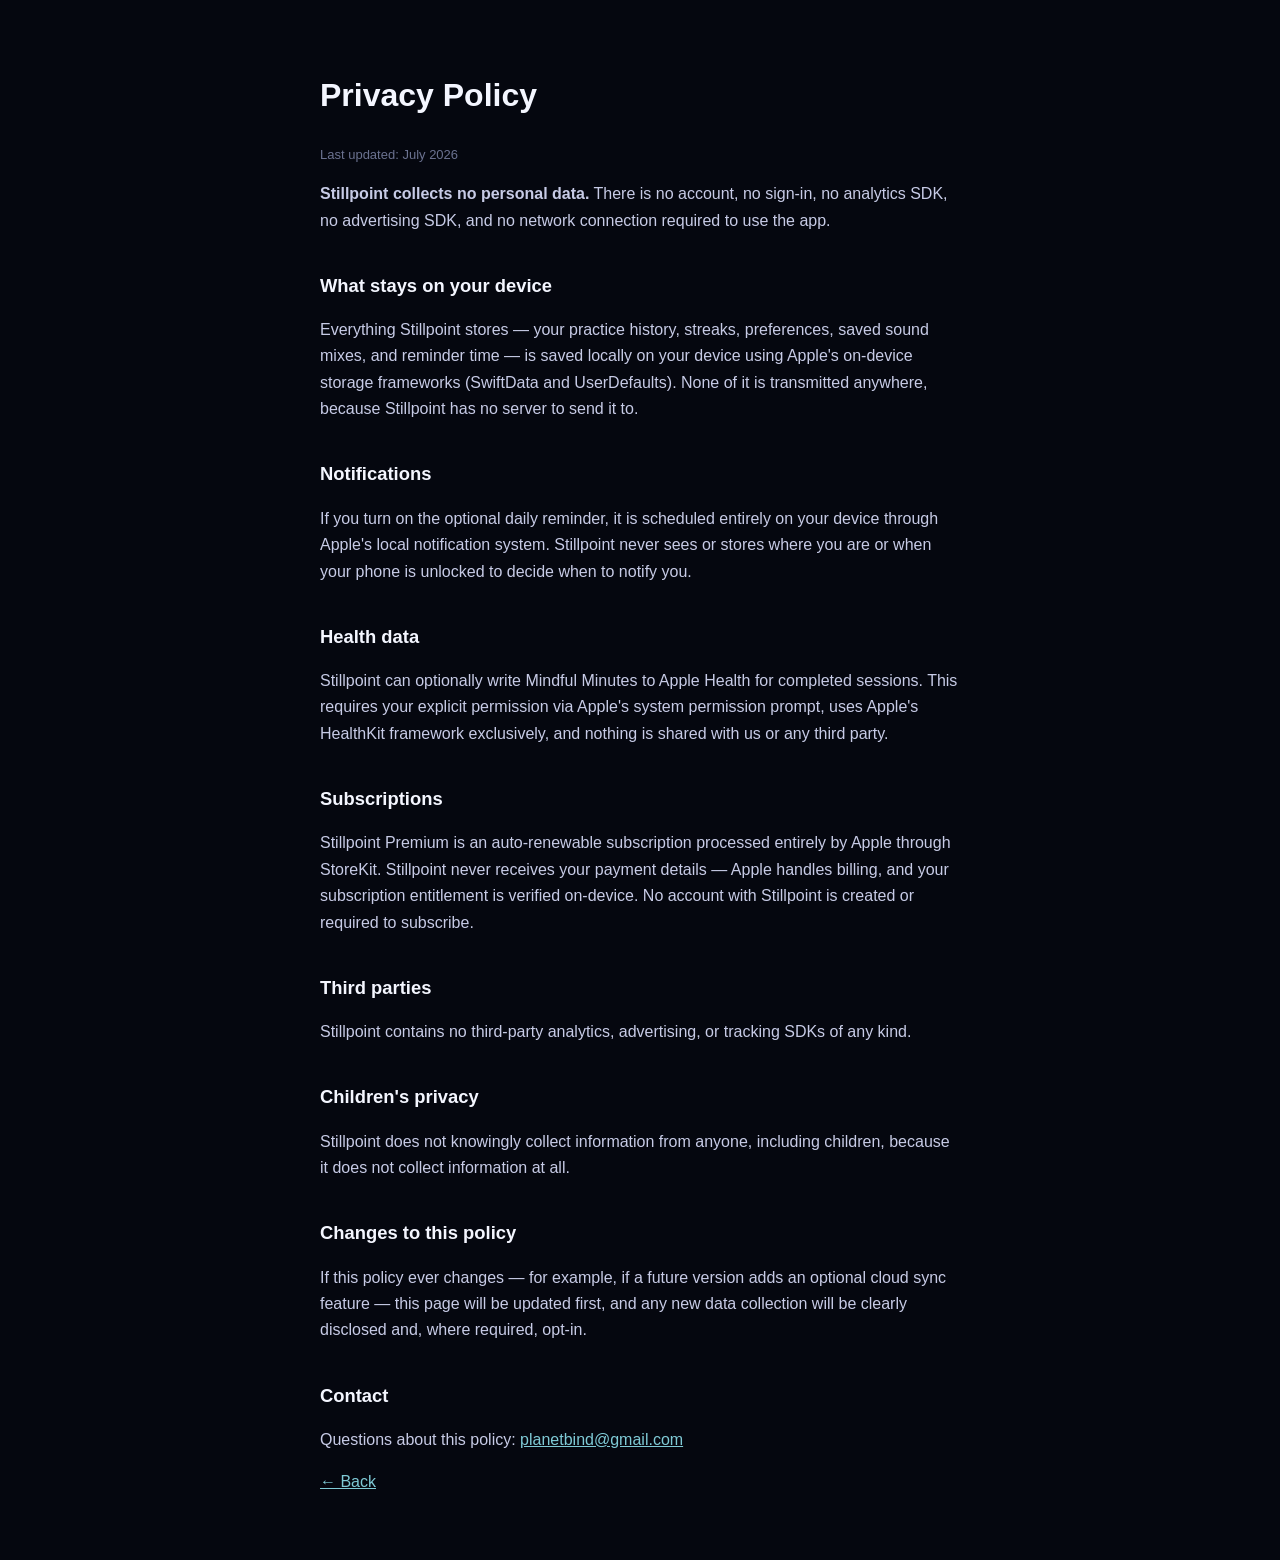
==== privacy.html @ bc0fe8b7 "Add privacy policy, terms of service, and support pages" ====
<!doctype html>
<html lang="en">
<head>
<meta charset="utf-8">
<meta name="viewport" content="width=device-width, initial-scale=1">
<title>Stillpoint — Privacy Policy</title>
<style>
  :root { color-scheme: dark; }
  body { background:#05070f; color:#f4f6ff; font-family:-apple-system,BlinkMacSystemFont,"Segoe UI",sans-serif;
         max-width:640px; margin:0 auto; padding:48px 24px; line-height:1.65; }
  h1 { font-weight:700; }
  h2 { margin-top:2em; font-size:1.15em; color:#f4f6ff; }
  p, li { color:#c7cbe6; }
  a { color:#7fcad6; }
  .updated { color:#6b7290; font-size:13px; }
  code { background:#171a28; padding:2px 6px; border-radius:4px; }
</style>
</head>
<body>
  <h1>Privacy Policy</h1>
  <p class="updated">Last updated: July 2026</p>

  <p><strong>Stillpoint collects no personal data.</strong> There is no account, no sign-in, no
  analytics SDK, no advertising SDK, and no network connection required to use the app.</p>

  <h2>What stays on your device</h2>
  <p>Everything Stillpoint stores — your practice history, streaks, preferences, saved sound mixes,
  and reminder time — is saved locally on your device using Apple's on-device storage frameworks
  (SwiftData and UserDefaults). None of it is transmitted anywhere, because Stillpoint has no
  server to send it to.</p>

  <h2>Notifications</h2>
  <p>If you turn on the optional daily reminder, it is scheduled entirely on your device through
  Apple's local notification system. Stillpoint never sees or stores where you are or when your
  phone is unlocked to decide when to notify you.</p>

  <h2>Health data</h2>
  <p>Stillpoint can optionally write Mindful Minutes to Apple Health for completed sessions. This
  requires your explicit permission via Apple's system permission prompt, uses Apple's HealthKit
  framework exclusively, and nothing is shared with us or any third party.</p>

  <h2>Subscriptions</h2>
  <p>Stillpoint Premium is an auto-renewable subscription processed entirely by Apple through
  StoreKit. Stillpoint never receives your payment details — Apple handles billing, and your
  subscription entitlement is verified on-device. No account with Stillpoint is created or
  required to subscribe.</p>

  <h2>Third parties</h2>
  <p>Stillpoint contains no third-party analytics, advertising, or tracking SDKs of any kind.</p>

  <h2>Children's privacy</h2>
  <p>Stillpoint does not knowingly collect information from anyone, including children, because it
  does not collect information at all.</p>

  <h2>Changes to this policy</h2>
  <p>If this policy ever changes — for example, if a future version adds an optional cloud sync
  feature — this page will be updated first, and any new data collection will be clearly disclosed
  and, where required, opt-in.</p>

  <h2>Contact</h2>
  <p>Questions about this policy: <a href="mailto:planetbind@gmail.com">planetbind@gmail.com</a></p>

  <p><a href="index.html">&larr; Back</a></p>
</body>
</html>
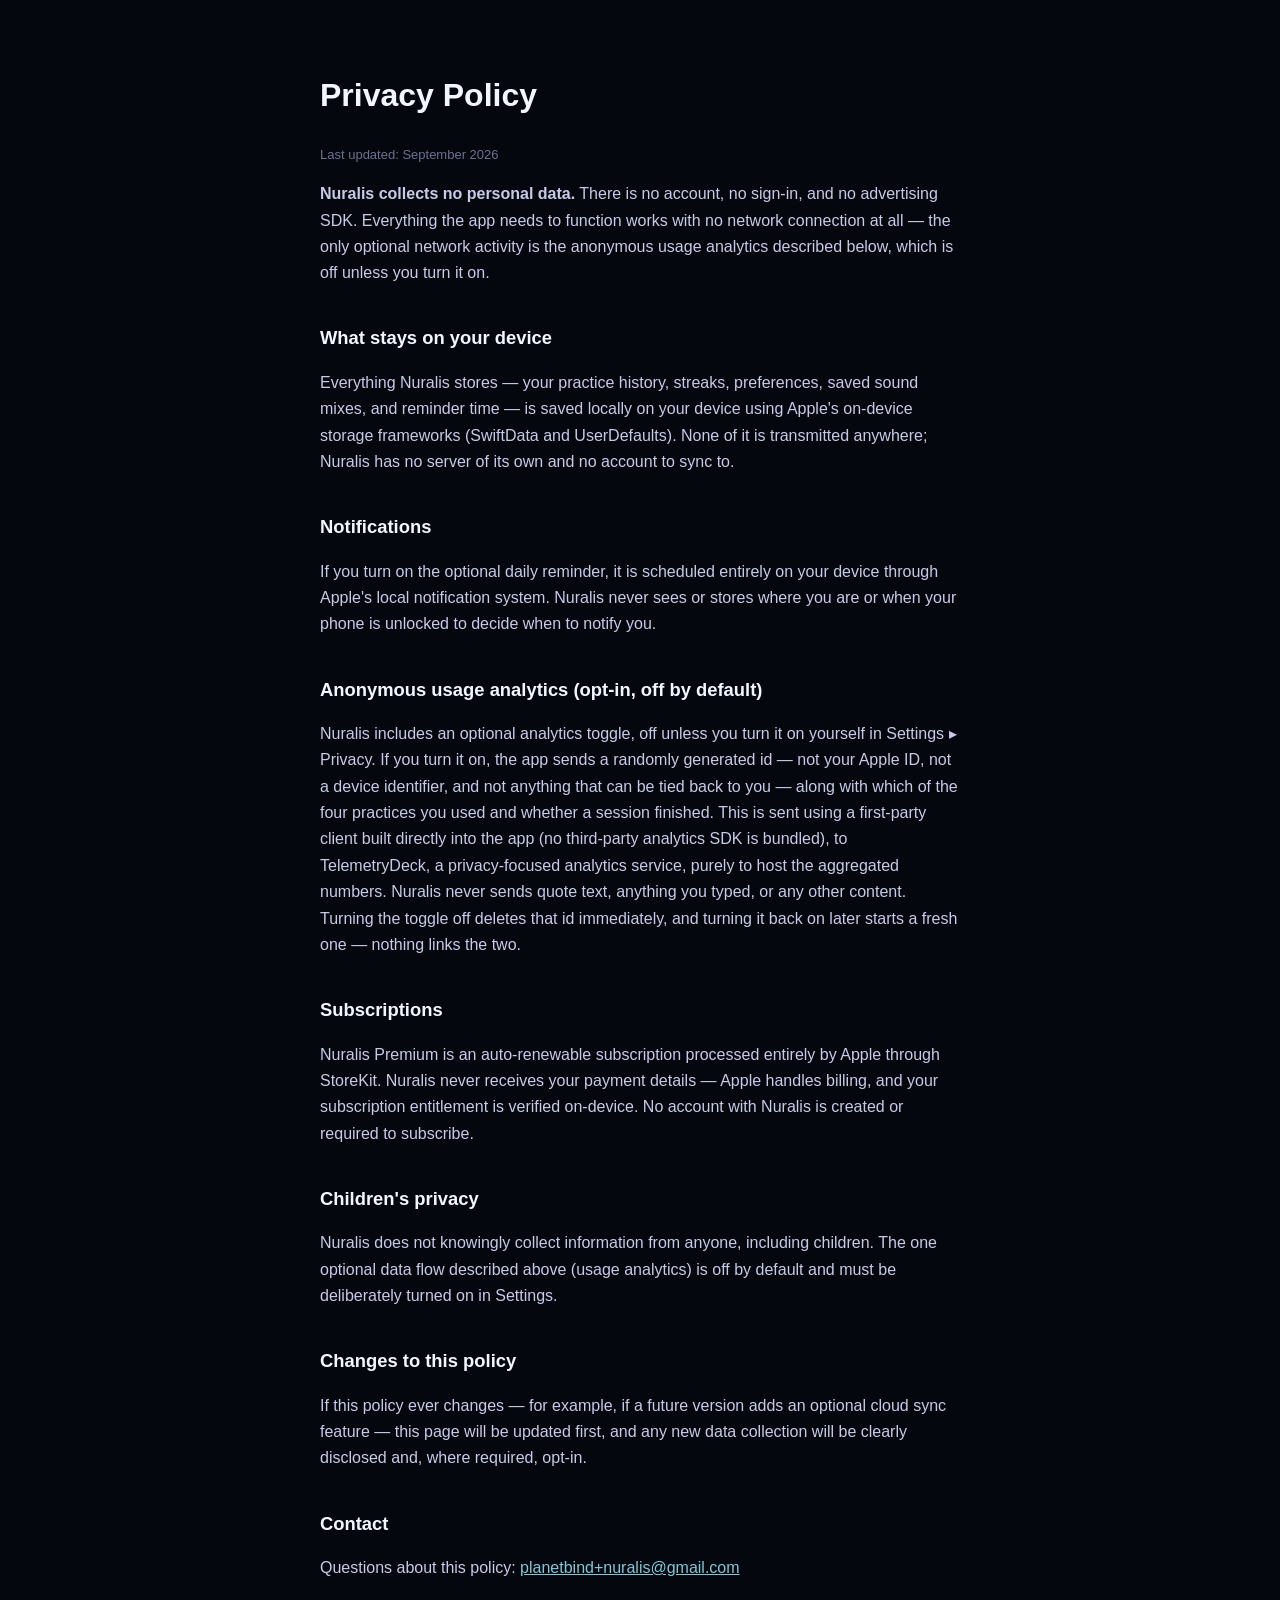
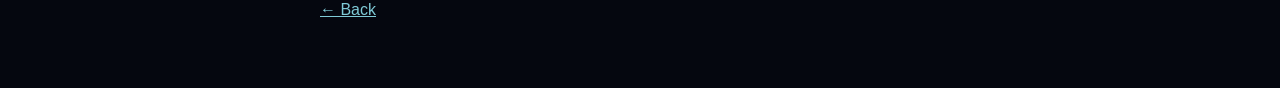
==== commit 16638852: "Rename Stillpoint to Nuralis, remove stale HealthKit claim, disclose opt-in analytics These pages ha" ====
--- a/privacy.html
+++ b/privacy.html
@@ -3,7 +3,7 @@
 <head>
 <meta charset="utf-8">
 <meta name="viewport" content="width=device-width, initial-scale=1">
-<title>Stillpoint — Privacy Policy</title>
+<title>Nuralis — Privacy Policy</title>
 <style>
   :root { color-scheme: dark; }
   body { background:#05070f; color:#f4f6ff; font-family:-apple-system,BlinkMacSystemFont,"Segoe UI",sans-serif;
@@ -18,39 +18,44 @@
 </head>
 <body>
   <h1>Privacy Policy</h1>
-  <p class="updated">Last updated: July 2026</p>
+  <p class="updated">Last updated: September 2026</p>
 
-  <p><strong>Stillpoint collects no personal data.</strong> There is no account, no sign-in, no
-  analytics SDK, no advertising SDK, and no network connection required to use the app.</p>
+  <p><strong>Nuralis collects no personal data.</strong> There is no account, no sign-in, and no
+  advertising SDK. Everything the app needs to function works with no network connection at all —
+  the only optional network activity is the anonymous usage analytics described below, which is
+  off unless you turn it on.</p>
 
   <h2>What stays on your device</h2>
-  <p>Everything Stillpoint stores — your practice history, streaks, preferences, saved sound mixes,
+  <p>Everything Nuralis stores — your practice history, streaks, preferences, saved sound mixes,
   and reminder time — is saved locally on your device using Apple's on-device storage frameworks
-  (SwiftData and UserDefaults). None of it is transmitted anywhere, because Stillpoint has no
-  server to send it to.</p>
+  (SwiftData and UserDefaults). None of it is transmitted anywhere; Nuralis has no server of its
+  own and no account to sync to.</p>
 
   <h2>Notifications</h2>
   <p>If you turn on the optional daily reminder, it is scheduled entirely on your device through
-  Apple's local notification system. Stillpoint never sees or stores where you are or when your
-  phone is unlocked to decide when to notify you.</p>
+  Apple's local notification system. Nuralis never sees or stores where you are or when your phone
+  is unlocked to decide when to notify you.</p>
 
-  <h2>Health data</h2>
-  <p>Stillpoint can optionally write Mindful Minutes to Apple Health for completed sessions. This
-  requires your explicit permission via Apple's system permission prompt, uses Apple's HealthKit
-  framework exclusively, and nothing is shared with us or any third party.</p>
+  <h2>Anonymous usage analytics (opt-in, off by default)</h2>
+  <p>Nuralis includes an optional analytics toggle, off unless you turn it on yourself in
+  Settings ▸ Privacy. If you turn it on, the app sends a randomly generated id — not your Apple ID,
+  not a device identifier, and not anything that can be tied back to you — along with which of the
+  four practices you used and whether a session finished. This is sent using a first-party client
+  built directly into the app (no third-party analytics SDK is bundled), to TelemetryDeck, a
+  privacy-focused analytics service, purely to host the aggregated numbers. Nuralis never sends
+  quote text, anything you typed, or any other content. Turning the toggle off deletes that id
+  immediately, and turning it back on later starts a fresh one — nothing links the two.</p>
 
   <h2>Subscriptions</h2>
-  <p>Stillpoint Premium is an auto-renewable subscription processed entirely by Apple through
-  StoreKit. Stillpoint never receives your payment details — Apple handles billing, and your
-  subscription entitlement is verified on-device. No account with Stillpoint is created or
-  required to subscribe.</p>
-
-  <h2>Third parties</h2>
-  <p>Stillpoint contains no third-party analytics, advertising, or tracking SDKs of any kind.</p>
+  <p>Nuralis Premium is an auto-renewable subscription processed entirely by Apple through
+  StoreKit. Nuralis never receives your payment details — Apple handles billing, and your
+  subscription entitlement is verified on-device. No account with Nuralis is created or required to
+  subscribe.</p>
 
   <h2>Children's privacy</h2>
-  <p>Stillpoint does not knowingly collect information from anyone, including children, because it
-  does not collect information at all.</p>
+  <p>Nuralis does not knowingly collect information from anyone, including children. The one
+  optional data flow described above (usage analytics) is off by default and must be deliberately
+  turned on in Settings.</p>
 
   <h2>Changes to this policy</h2>
   <p>If this policy ever changes — for example, if a future version adds an optional cloud sync
@@ -58,7 +63,8 @@
   and, where required, opt-in.</p>
 
   <h2>Contact</h2>
-  <p>Questions about this policy: <a href="mailto:planetbind@gmail.com">planetbind@gmail.com</a></p>
+  <p>Questions about this policy:
+  <a href="mailto:planetbind+nuralis@gmail.com">planetbind+nuralis@gmail.com</a></p>
 
   <p><a href="index.html">&larr; Back</a></p>
 </body>
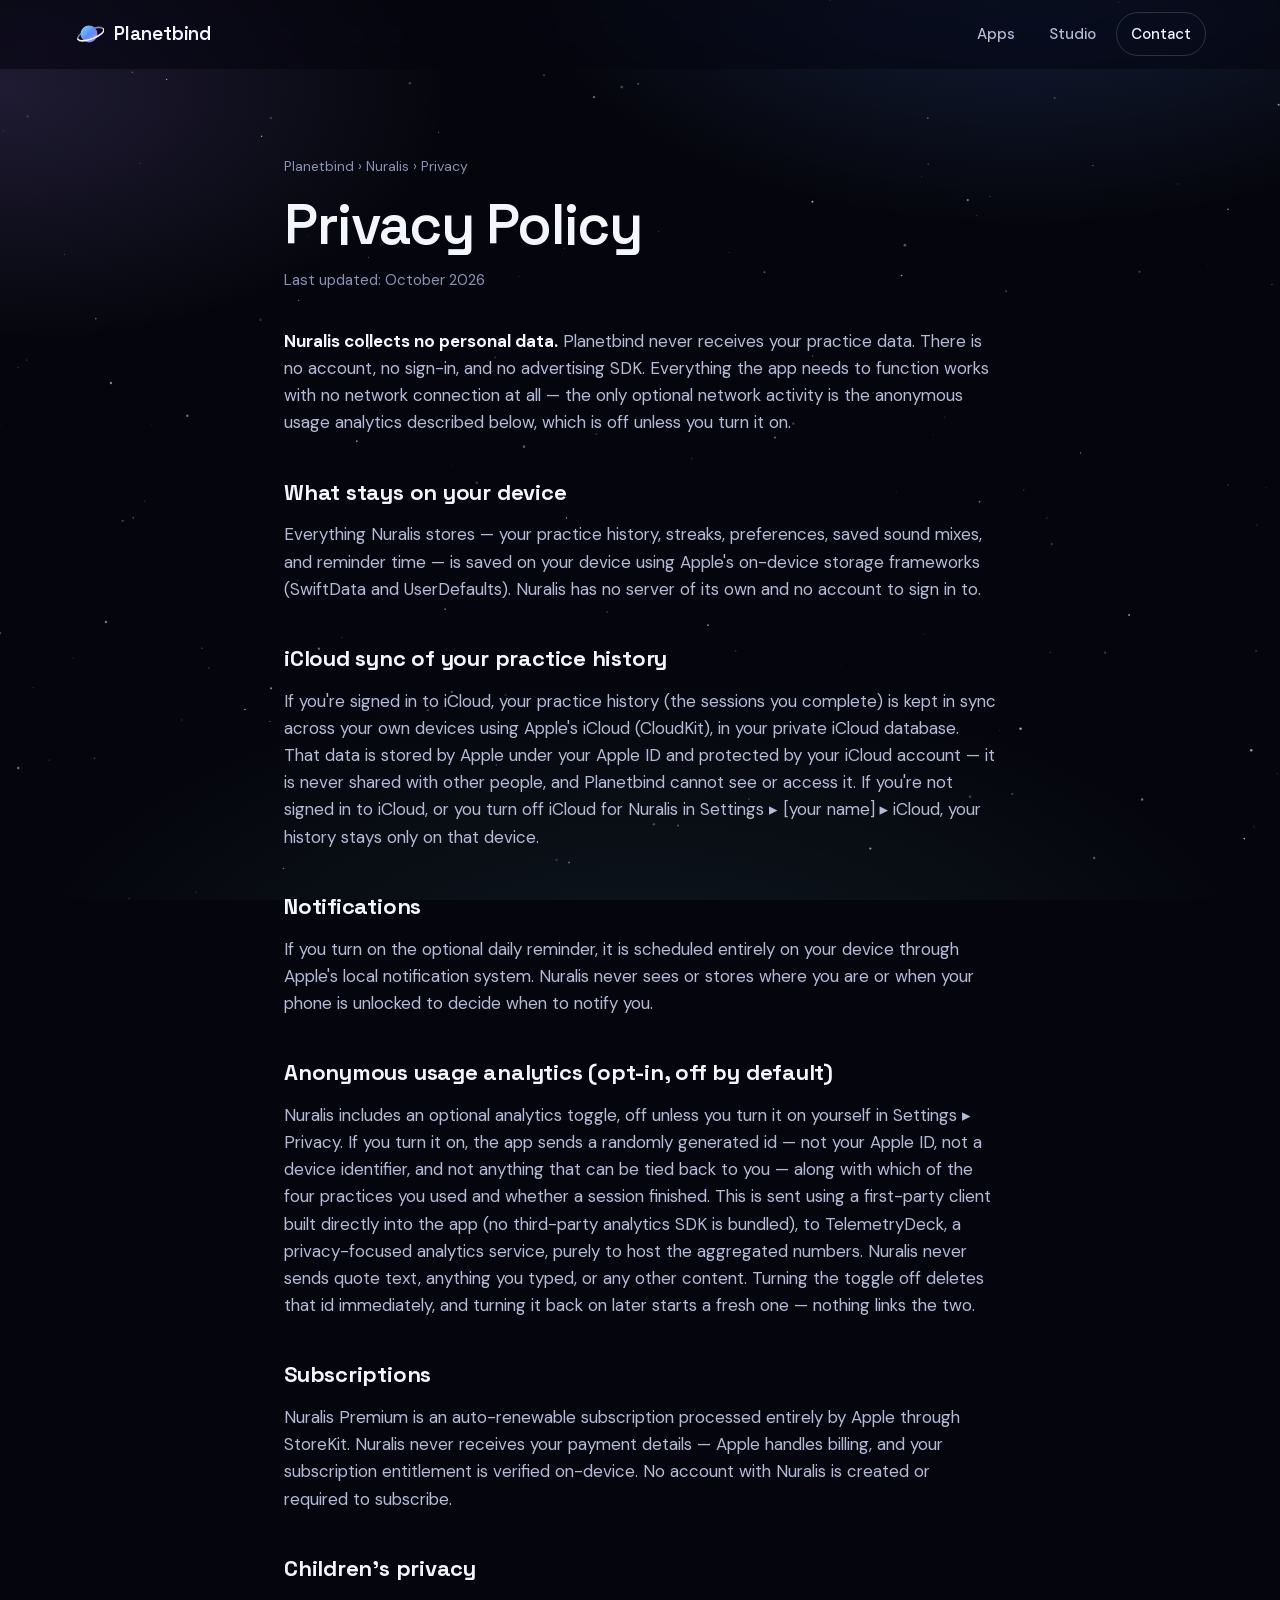
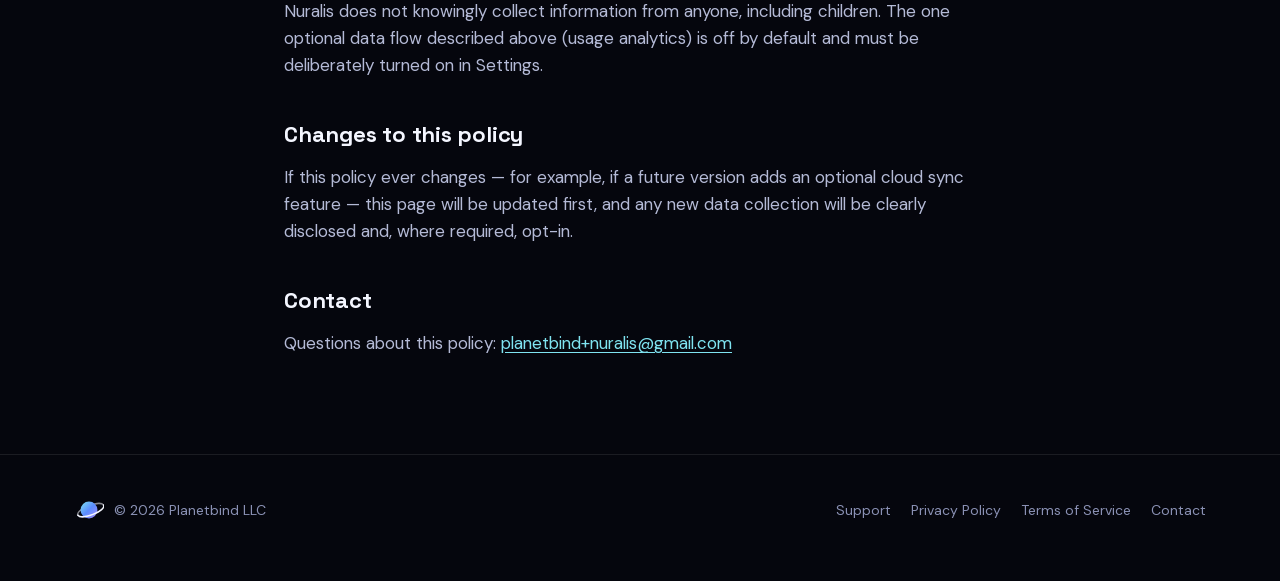
==== commit b29c2579: "Redesign planetbind.com as the Planetbind studio site New home page (apps, studio, follow-along, con" ====
--- a/privacy.html
+++ b/privacy.html
@@ -2,34 +2,81 @@
 <html lang="en">
 <head>
 <meta charset="utf-8">
-<meta name="viewport" content="width=device-width, initial-scale=1">
-<title>Nuralis — Privacy Policy</title>
-<style>
-  :root { color-scheme: dark; }
-  body { background:#05070f; color:#f4f6ff; font-family:-apple-system,BlinkMacSystemFont,"Segoe UI",sans-serif;
-         max-width:640px; margin:0 auto; padding:48px 24px; line-height:1.65; }
-  h1 { font-weight:700; }
-  h2 { margin-top:2em; font-size:1.15em; color:#f4f6ff; }
-  p, li { color:#c7cbe6; }
-  a { color:#7fcad6; }
-  .updated { color:#6b7290; font-size:13px; }
-  code { background:#171a28; padding:2px 6px; border-radius:4px; }
-</style>
-</head>
-<body>
+<meta name="viewport" content="width=device-width, initial-scale=1, viewport-fit=cover">
+<meta http-equiv="Content-Security-Policy" content="default-src 'self'; script-src 'self'; style-src 'self'; img-src 'self' data:; font-src 'self'; connect-src 'self'; object-src 'none'; base-uri 'none'; form-action 'none'; upgrade-insecure-requests">
+<meta name="referrer" content="strict-origin-when-cross-origin">
+<title>Privacy Policy — Nuralis</title>
+<meta name="description" content="How Nuralis handles your data: no account, no ads, and nothing personal collected.">
+<link rel="canonical" href="https://planetbind.com/privacy.html">
+<meta name="theme-color" content="#05060d">
+<meta name="color-scheme" content="dark">
+<meta property="og:type" content="website">
+<meta property="og:site_name" content="Planetbind">
+<meta property="og:title" content="Privacy Policy — Nuralis">
+<meta property="og:description" content="How Nuralis handles your data: no account, no ads, and nothing personal collected.">
+<meta property="og:url" content="https://planetbind.com/privacy.html">
+<meta property="og:image" content="https://planetbind.com/assets/img/og-image.png">
+<meta property="og:image:width" content="1200">
+<meta property="og:image:height" content="630">
+<meta name="twitter:card" content="summary_large_image">
+<link rel="icon" href="/favicon.svg" type="image/svg+xml">
+<link rel="icon" href="/favicon.ico" sizes="32x32">
+<link rel="apple-touch-icon" href="/apple-touch-icon.png">
+<link rel="manifest" href="/site.webmanifest">
+<link rel="preload" href="/assets/fonts/spacegrotesk-latin.woff2" as="font" type="font/woff2" crossorigin>
+<link rel="preload" href="/assets/fonts/dmsans-latin.woff2" as="font" type="font/woff2" crossorigin>
+<link rel="stylesheet" href="/assets/css/site.css">
+<script src="/assets/js/site.js"></script>
+</head><body>
+<a class="skip-link" href="#main">Skip to content</a>
+<svg width="0" height="0" class="sr-defs" aria-hidden="true" focusable="false">
+  <defs>
+    <linearGradient id="pb-planet" x1="0" y1="0" x2="1" y2="1">
+      <stop offset="0" stop-color="#7fe3f0"/><stop offset="0.5" stop-color="#5b8cff"/><stop offset="1" stop-color="#a78bfa"/>
+    </linearGradient>
+    <symbol id="pb-logo" viewBox="0 0 32 32">
+      <path d="M4.2 21.6c-1.6-2.5 3.4-6.9 11.2-9.9 7.8-3 14.5-3.4 16.1-.9" fill="none" stroke="#f4f6ff" stroke-opacity=".55" stroke-width="1.6" stroke-linecap="round"/>
+      <circle cx="16" cy="16" r="9" fill="url(#pb-planet)"/>
+      <path d="M31.5 10.8c1.6 2.5-3.4 6.9-11.2 9.9-7.8 3-14.5 3.4-16.1.9" fill="none" stroke="#f4f6ff" stroke-width="1.6" stroke-linecap="round"/>
+    </symbol>
+  </defs>
+</svg>
+<div class="sky" aria-hidden="true"><canvas></canvas></div>
+<header class="site-header">
+  <nav class="container nav" aria-label="Main">
+    <a class="brand" href="/" aria-label="Planetbind home">
+      <svg class="brand-mark" aria-hidden="true"><use href="#pb-logo"/></svg>
+      <span class="brand-name">Planetbind</span>
+    </a>
+    <ul class="nav-links">
+      <li><a href="/#apps">Apps</a></li>
+      <li class="hide-sm"><a href="/#studio">Studio</a></li>
+      <li><a class="nav-cta" href="/#contact">Contact</a></li>
+    </ul>
+  </nav>
+</header>
+<main id="main" class="doc">
+  <p class="crumb"><a href="/">Planetbind</a> &rsaquo; <a href="/#nuralis">Nuralis</a> &rsaquo; Privacy</p>
   <h1>Privacy Policy</h1>
-  <p class="updated">Last updated: September 2026</p>
+  <p class="updated">Last updated: October 2026</p>
 
-  <p><strong>Nuralis collects no personal data.</strong> There is no account, no sign-in, and no
+  <p><strong>Nuralis collects no personal data.</strong> Planetbind never receives your practice data. There is no account, no sign-in, and no
   advertising SDK. Everything the app needs to function works with no network connection at all —
   the only optional network activity is the anonymous usage analytics described below, which is
   off unless you turn it on.</p>
 
   <h2>What stays on your device</h2>
   <p>Everything Nuralis stores — your practice history, streaks, preferences, saved sound mixes,
-  and reminder time — is saved locally on your device using Apple's on-device storage frameworks
-  (SwiftData and UserDefaults). None of it is transmitted anywhere; Nuralis has no server of its
-  own and no account to sync to.</p>
+  and reminder time — is saved on your device using Apple's on-device storage frameworks
+  (SwiftData and UserDefaults). Nuralis has no server of its own and no account to sign in to.</p>
+
+  <h2>iCloud sync of your practice history</h2>
+  <p>If you're signed in to iCloud, your practice history (the sessions you complete) is kept in sync
+  across your own devices using Apple's iCloud (CloudKit), in your private iCloud database. That
+  data is stored by Apple under your Apple ID and protected by your iCloud account — it is never
+  shared with other people, and Planetbind cannot see or access it. If you're not signed in to
+  iCloud, or you turn off iCloud for Nuralis in Settings ▸ [your name] ▸ iCloud, your history stays
+  only on that device.</p>
 
   <h2>Notifications</h2>
   <p>If you turn on the optional daily reminder, it is scheduled entirely on your device through
@@ -65,7 +112,20 @@
   <h2>Contact</h2>
   <p>Questions about this policy:
   <a href="mailto:planetbind+nuralis@gmail.com">planetbind+nuralis@gmail.com</a></p>
-
-  <p><a href="index.html">&larr; Back</a></p>
+</main>
+<footer class="site-footer">
+  <div class="container footer-grid">
+    <a class="brand" href="/" aria-label="Planetbind home">
+      <svg class="brand-mark" aria-hidden="true"><use href="#pb-logo"/></svg>
+      <span>&copy; <span data-year>2026</span> Planetbind LLC</span>
+    </a>
+    <ul class="footer-links">
+      <li><a href="/support.html#nuralis">Support</a></li>
+      <li><a href="/privacy.html">Privacy Policy</a></li>
+      <li><a href="/terms.html">Terms of Service</a></li>
+      <li><a href="mailto:planetbind+hello@gmail.com">Contact</a></li>
+    </ul>
+  </div>
+</footer>
 </body>
 </html>
--- a/assets/css/site.css
+++ b/assets/css/site.css
@@ -0,0 +1,333 @@
+/* Planetbind — site styles. No external requests: fonts are self-hosted, nothing loads from a CDN. */
+
+@font-face {
+  font-family: "Space Grotesk";
+  src: url("../fonts/spacegrotesk-latin.woff2") format("woff2");
+  font-weight: 300 700;
+  font-display: swap;
+}
+@font-face {
+  font-family: "DM Sans";
+  src: url("../fonts/dmsans-latin.woff2") format("woff2");
+  font-weight: 100 1000;
+  font-display: swap;
+}
+
+:root {
+  color-scheme: dark;
+  --bg: #05060d;
+  --bg-2: #0a0c1a;
+  --card: rgba(255, 255, 255, 0.035);
+  --card-strong: rgba(255, 255, 255, 0.06);
+  --border: rgba(255, 255, 255, 0.09);
+  --border-strong: rgba(255, 255, 255, 0.16);
+  --text: #f4f6ff;
+  --text-2: #b4bad6;
+  --text-3: #8a91b4;
+  --cyan: #7fe3f0;
+  --blue: #5b8cff;
+  --violet: #a78bfa;
+  --rose: #f0a6ca;
+  --grad: linear-gradient(120deg, var(--cyan) 0%, var(--blue) 45%, var(--violet) 100%);
+  --radius: 24px;
+  --radius-sm: 14px;
+  --max: 1180px;
+  --font-display: "Space Grotesk", ui-sans-serif, system-ui, -apple-system, "Segoe UI", sans-serif;
+  --font-body: "DM Sans", ui-sans-serif, system-ui, -apple-system, "Segoe UI", sans-serif;
+  --ease: cubic-bezier(0.22, 1, 0.36, 1);
+}
+
+*, *::before, *::after { box-sizing: border-box; }
+html { -webkit-text-size-adjust: 100%; scroll-behavior: smooth; }
+body {
+  margin: 0;
+  background: var(--bg);
+  color: var(--text);
+  font-family: var(--font-body);
+  font-size: 17px;
+  line-height: 1.6;
+  -webkit-font-smoothing: antialiased;
+  overflow-x: hidden;
+}
+img, svg { display: block; max-width: 100%; }
+a { color: inherit; }
+::selection { background: rgba(127, 227, 240, 0.3); }
+
+:focus-visible { outline: 2px solid var(--cyan); outline-offset: 3px; border-radius: 6px; }
+
+.skip-link {
+  position: absolute; left: 16px; top: -60px; z-index: 100;
+  background: var(--text); color: var(--bg); padding: 10px 16px; border-radius: 10px;
+  font-weight: 600; text-decoration: none; transition: top 0.2s;
+}
+.skip-link:focus { top: 16px; }
+
+.container { width: 100%; max-width: var(--max); margin: 0 auto; padding: 0 24px; }
+
+/* ---------- Background ---------- */
+.sky {
+  position: fixed; inset: 0; z-index: -1; pointer-events: none;
+  background:
+    radial-gradient(60% 50% at 80% -10%, rgba(91, 140, 255, 0.22), transparent 70%),
+    radial-gradient(50% 40% at 0% 10%, rgba(167, 139, 250, 0.16), transparent 70%),
+    radial-gradient(70% 50% at 50% 110%, rgba(127, 227, 240, 0.08), transparent 70%),
+    var(--bg);
+}
+.sky canvas { width: 100%; height: 100%; }
+
+/* ---------- Header ---------- */
+.site-header {
+  position: sticky; top: 0; z-index: 50;
+  backdrop-filter: saturate(160%) blur(16px);
+  -webkit-backdrop-filter: saturate(160%) blur(16px);
+  background: rgba(5, 6, 13, 0.6);
+  border-bottom: 1px solid transparent;
+  transition: border-color 0.3s;
+}
+.site-header.scrolled { border-bottom-color: var(--border); }
+.nav { display: flex; align-items: center; justify-content: space-between; height: 68px; }
+.brand { display: inline-flex; align-items: center; gap: 10px; text-decoration: none; }
+.brand-mark { width: 30px; height: 30px; }
+.brand-name { font-family: var(--font-display); font-weight: 600; font-size: 19px; letter-spacing: -0.01em; }
+.nav-links { display: flex; align-items: center; gap: 6px; list-style: none; margin: 0; padding: 0; }
+.nav-links a {
+  display: inline-flex; align-items: center; min-height: 44px; padding: 0 14px;
+  color: var(--text-2); text-decoration: none; font-size: 15px; font-weight: 500;
+  border-radius: 999px; transition: color 0.2s, background 0.2s;
+}
+.nav-links a:hover { color: var(--text); background: var(--card-strong); }
+.nav-links .nav-cta { color: var(--text); border: 1px solid var(--border-strong); }
+
+/* ---------- Buttons ---------- */
+.btn {
+  display: inline-flex; align-items: center; justify-content: center; gap: 10px;
+  min-height: 48px; padding: 0 22px; border-radius: 999px;
+  font-family: var(--font-body); font-weight: 600; font-size: 16px; text-decoration: none;
+  transition: transform 0.25s var(--ease), background 0.2s, border-color 0.2s, box-shadow 0.25s;
+  cursor: pointer; border: 1px solid transparent;
+}
+.btn svg { width: 18px; height: 18px; flex: none; }
+.btn-primary { background: var(--text); color: #070814; }
+.btn-primary:hover { transform: translateY(-2px); box-shadow: 0 10px 30px -10px rgba(127, 227, 240, 0.6); }
+.btn-ghost { color: var(--text); border-color: var(--border-strong); background: rgba(255, 255, 255, 0.02); }
+.btn-ghost:hover { background: var(--card-strong); transform: translateY(-2px); }
+.btn[aria-disabled="true"] { cursor: default; }
+.btn[aria-disabled="true"]:hover { transform: none; box-shadow: none; }
+
+/* ---------- Hero ---------- */
+.hero { position: relative; padding: 112px 0 96px; }
+.hero-grid { display: grid; grid-template-columns: 1.15fr 0.85fr; gap: 48px; align-items: center; }
+.eyebrow {
+  display: inline-flex; align-items: center; gap: 10px;
+  padding: 6px 14px 6px 8px; border-radius: 999px;
+  border: 1px solid var(--border); background: var(--card);
+  color: var(--text-2); font-size: 14px; font-weight: 500;
+}
+.eyebrow .dot {
+  width: 8px; height: 8px; border-radius: 50%; background: var(--cyan);
+  box-shadow: 0 0 0 4px rgba(127, 227, 240, 0.15);
+}
+h1, h2, h3 { font-family: var(--font-display); letter-spacing: -0.025em; line-height: 1.08; margin: 0; }
+.hero h1 { font-size: clamp(44px, 7vw, 84px); font-weight: 600; margin: 24px 0 22px; }
+.gradient-text {
+  background: var(--grad); -webkit-background-clip: text; background-clip: text; color: transparent;
+}
+.lede { font-size: clamp(18px, 2vw, 21px); color: var(--text-2); max-width: 560px; margin: 0 0 36px; }
+.hero-actions { display: flex; flex-wrap: wrap; gap: 12px; }
+
+/* Orbit illustration */
+.orbit-art { position: relative; aspect-ratio: 1; width: 100%; max-width: 460px; margin-left: auto; }
+.orbit-art svg { width: 100%; height: 100%; overflow: visible; }
+.orbit-ring { fill: none; stroke: rgba(255, 255, 255, 0.1); stroke-width: 1; }
+.orbit-ring.dashed { stroke-dasharray: 2 8; stroke: rgba(255, 255, 255, 0.18); }
+.spin { transform-origin: 230px 230px; animation: spin 60s linear infinite; }
+.spin.slow { animation-duration: 110s; animation-direction: reverse; }
+.spin.fast { animation-duration: 34s; }
+@keyframes spin { to { transform: rotate(360deg); } }
+.float { animation: float 7s ease-in-out infinite; }
+@keyframes float { 50% { transform: translateY(-8px); } }
+
+/* ---------- Sections ---------- */
+section { scroll-margin-top: 80px; }
+.section { padding: 96px 0; }
+.section-head { max-width: 640px; margin-bottom: 48px; }
+.kicker {
+  font-family: var(--font-display); font-size: 13px; font-weight: 600; letter-spacing: 0.16em;
+  text-transform: uppercase; color: var(--cyan); margin: 0 0 14px;
+}
+.section-head h2 { font-size: clamp(32px, 4.4vw, 52px); font-weight: 600; margin-bottom: 16px; }
+.section-head p { color: var(--text-2); font-size: 18px; margin: 0; }
+
+/* ---------- Bento ---------- */
+.bento { display: grid; grid-template-columns: repeat(6, 1fr); gap: 16px; }
+.card {
+  position: relative; overflow: hidden;
+  background: var(--card); border: 1px solid var(--border); border-radius: var(--radius);
+  padding: 32px;
+  transition: border-color 0.3s, transform 0.4s var(--ease), background 0.3s;
+}
+.card:hover { border-color: var(--border-strong); background: var(--card-strong); }
+.card h3 { font-size: 26px; font-weight: 600; margin-bottom: 10px; }
+.card p { color: var(--text-2); margin: 0; }
+.span-6 { grid-column: span 6; }
+.span-4 { grid-column: span 4; }
+.span-3 { grid-column: span 3; }
+.span-2 { grid-column: span 2; }
+
+.status {
+  display: inline-flex; align-items: center; gap: 8px; margin-bottom: 18px;
+  font-size: 13px; font-weight: 600; letter-spacing: 0.04em; text-transform: uppercase;
+  padding: 5px 12px; border-radius: 999px; border: 1px solid var(--border-strong); color: var(--text-2);
+}
+.status::before { content: ""; width: 7px; height: 7px; border-radius: 50%; background: currentColor; }
+.status.live { color: #8ff0c0; border-color: rgba(143, 240, 192, 0.35); }
+.status.soon { color: #ffd38a; border-color: rgba(255, 211, 138, 0.35); }
+
+/* Nuralis feature card */
+.app-card { display: grid; grid-template-columns: 1fr 1fr; gap: 40px; align-items: center; padding: 40px; }
+.app-card::before {
+  content: ""; position: absolute; inset: -40% -10% auto auto; width: 70%; aspect-ratio: 1;
+  background: radial-gradient(closest-side, rgba(127, 227, 240, 0.18), transparent); pointer-events: none;
+}
+.app-head { display: flex; align-items: center; gap: 18px; margin-bottom: 20px; }
+.app-icon {
+  width: 76px; height: 76px; border-radius: 18px; flex: none;
+  box-shadow: 0 12px 30px -12px rgba(0, 0, 0, 0.8), 0 0 0 1px rgba(255, 255, 255, 0.08);
+}
+.app-head h3 { font-size: 36px; margin: 0; }
+.app-head .sub { color: var(--text-3); font-size: 15px; margin-top: 4px; }
+.app-card .desc { font-size: 18px; margin-bottom: 24px; }
+.chips { display: flex; flex-wrap: wrap; gap: 8px; list-style: none; padding: 0; margin: 0 0 28px; }
+.chips li {
+  font-size: 14px; font-weight: 500; color: var(--text); padding: 7px 14px; border-radius: 999px;
+  background: rgba(255, 255, 255, 0.05); border: 1px solid var(--border);
+}
+.app-links { display: flex; flex-wrap: wrap; gap: 10px; }
+.text-links { display: flex; flex-wrap: wrap; gap: 4px 18px; margin-top: 18px; font-size: 15px; }
+.text-links a { color: var(--text-3); text-decoration: none; }
+.text-links a:hover { color: var(--text); text-decoration: underline; }
+
+.mosaic { display: grid; grid-template-columns: 1fr 1fr; gap: 12px; transform: rotate(-4deg); }
+.mosaic img {
+  width: 100%; aspect-ratio: 1; object-fit: cover; border-radius: 18px;
+  border: 1px solid rgba(255, 255, 255, 0.08);
+}
+.mosaic img:nth-child(2) { transform: translateY(28px); }
+.mosaic img:nth-child(4) { transform: translateY(28px); }
+
+/* Coming soon cards */
+.soon-card { min-height: 280px; display: flex; flex-direction: column; justify-content: flex-end; }
+.soon-card .glyph {
+  position: absolute; top: 28px; right: 28px; width: 64px; height: 64px; border-radius: 18px;
+  display: grid; place-items: center; border: 1px solid var(--border-strong);
+  background: rgba(255, 255, 255, 0.04);
+}
+.soon-card .glyph svg { width: 30px; height: 30px; color: var(--text); }
+.soon-card .status { align-self: flex-start; }
+
+/* Principles */
+.principle .icon {
+  width: 48px; height: 48px; border-radius: 14px; display: grid; place-items: center; margin-bottom: 22px;
+  background: rgba(127, 227, 240, 0.08); border: 1px solid rgba(127, 227, 240, 0.2); color: var(--cyan);
+}
+.principle .icon svg { width: 24px; height: 24px; }
+.principle h3 { font-size: 21px; }
+
+/* Socials */
+.social-row { display: flex; flex-wrap: wrap; gap: 12px; list-style: none; padding: 0; margin: 28px 0 0; }
+.social {
+  display: inline-flex; align-items: center; gap: 10px; min-height: 48px; padding: 0 18px;
+  border-radius: 999px; border: 1px solid var(--border); background: var(--card);
+  color: var(--text-2); font-weight: 500; font-size: 15px; text-decoration: none;
+}
+.social svg { width: 18px; height: 18px; }
+.social small { color: var(--text-3); font-size: 12px; font-weight: 500; }
+
+/* Contact */
+.contact {
+  text-align: center; padding: 72px 32px;
+  background:
+    radial-gradient(60% 100% at 50% 0%, rgba(91, 140, 255, 0.16), transparent 70%),
+    var(--card);
+}
+.contact h2 { font-size: clamp(30px, 4vw, 48px); margin-bottom: 14px; }
+.contact p { max-width: 520px; margin: 0 auto 30px; }
+
+/* ---------- Footer ---------- */
+.site-footer { border-top: 1px solid var(--border); padding: 40px 0 56px; margin-top: 40px; color: var(--text-3); font-size: 14px; }
+.footer-grid { display: flex; flex-wrap: wrap; align-items: center; justify-content: space-between; gap: 20px; }
+.footer-links { display: flex; flex-wrap: wrap; gap: 4px 20px; list-style: none; padding: 0; margin: 0; }
+.footer-links a { color: var(--text-3); text-decoration: none; }
+.footer-links a:hover { color: var(--text); }
+
+/* ---------- Document pages (privacy / terms / support) ---------- */
+.doc { max-width: 760px; margin: 0 auto; padding: 72px 24px 40px; }
+.doc .crumb { font-size: 14px; color: var(--text-3); margin-bottom: 18px; }
+.doc .crumb a { color: var(--text-3); text-decoration: none; }
+.doc .crumb a:hover { color: var(--text); }
+.doc h1 { font-size: clamp(36px, 5vw, 56px); font-weight: 600; margin: 0 0 12px; }
+.doc .updated { color: var(--text-3); font-size: 15px; margin: 0 0 36px; }
+.doc h2 { font-size: 22px; margin: 44px 0 12px; letter-spacing: -0.01em; }
+.doc p, .doc li { color: var(--text-2); }
+.doc strong { color: var(--text); }
+.doc a { color: var(--cyan); text-underline-offset: 3px; }
+.doc ul { padding-left: 22px; }
+.doc details {
+  background: var(--card); border: 1px solid var(--border); border-radius: var(--radius-sm);
+  padding: 4px 20px; margin: 12px 0; transition: border-color 0.2s;
+}
+.doc details[open] { border-color: var(--border-strong); }
+.doc summary {
+  cursor: pointer; font-weight: 600; color: var(--text); min-height: 52px; display: flex; align-items: center;
+  list-style: none;
+}
+.doc summary::-webkit-details-marker { display: none; }
+.doc summary::after { content: "+"; margin-left: auto; font-size: 22px; color: var(--text-3); transition: transform 0.25s; }
+.doc details[open] summary::after { transform: rotate(45deg); }
+.doc details p { margin-top: 0; }
+
+/* 404 */
+.not-found { min-height: 70vh; display: grid; place-items: center; text-align: center; padding: 80px 24px; }
+.not-found h1 { font-size: clamp(64px, 12vw, 140px); }
+.not-found p { color: var(--text-2); margin: 10px 0 28px; }
+
+/* ---------- Reveal on scroll ---------- */
+.js .reveal { opacity: 0; transform: translateY(24px); transition: opacity 0.8s var(--ease), transform 0.8s var(--ease); }
+.js .reveal.in { opacity: 1; transform: none; }
+
+/* ---------- Responsive ---------- */
+@media (max-width: 960px) {
+  .hero { padding: 72px 0 64px; }
+  .hero-grid { grid-template-columns: 1fr; }
+  .orbit-art { max-width: 340px; margin: 8px auto 0; }
+  .app-card { grid-template-columns: 1fr; padding: 32px; }
+  .mosaic { max-width: 420px; margin: 0 auto 24px; }
+  .span-4, .span-3, .span-2 { grid-column: span 6; }
+  .principles .span-2 { grid-column: span 3; }
+}
+@media (max-width: 640px) {
+  body { font-size: 16px; }
+  .container { padding: 0 16px; }
+  .nav-links .hide-sm { display: none; }
+  .nav-links a { padding: 0 10px; }
+  .section { padding: 72px 0; }
+  .card { padding: 24px; }
+  .app-card { padding: 24px; }
+  .app-head h3 { font-size: 30px; }
+  .principles .span-2 { grid-column: span 6; }
+  .hero-actions .btn { flex: 1 1 auto; }
+  .contact { padding: 56px 20px; }
+}
+
+@media (prefers-reduced-motion: reduce) {
+  html { scroll-behavior: auto; }
+  *, *::before, *::after { animation: none !important; transition: none !important; }
+  .js .reveal { opacity: 1; transform: none; }
+}
+
+.sr-defs { position: absolute; width: 0; height: 0; overflow: hidden; }
+#contact-actions { justify-content: center; }
+@media (max-width: 960px) {
+  .mosaic { transform: none; }
+  .mosaic img:nth-child(2), .mosaic img:nth-child(4) { transform: none; }
+}
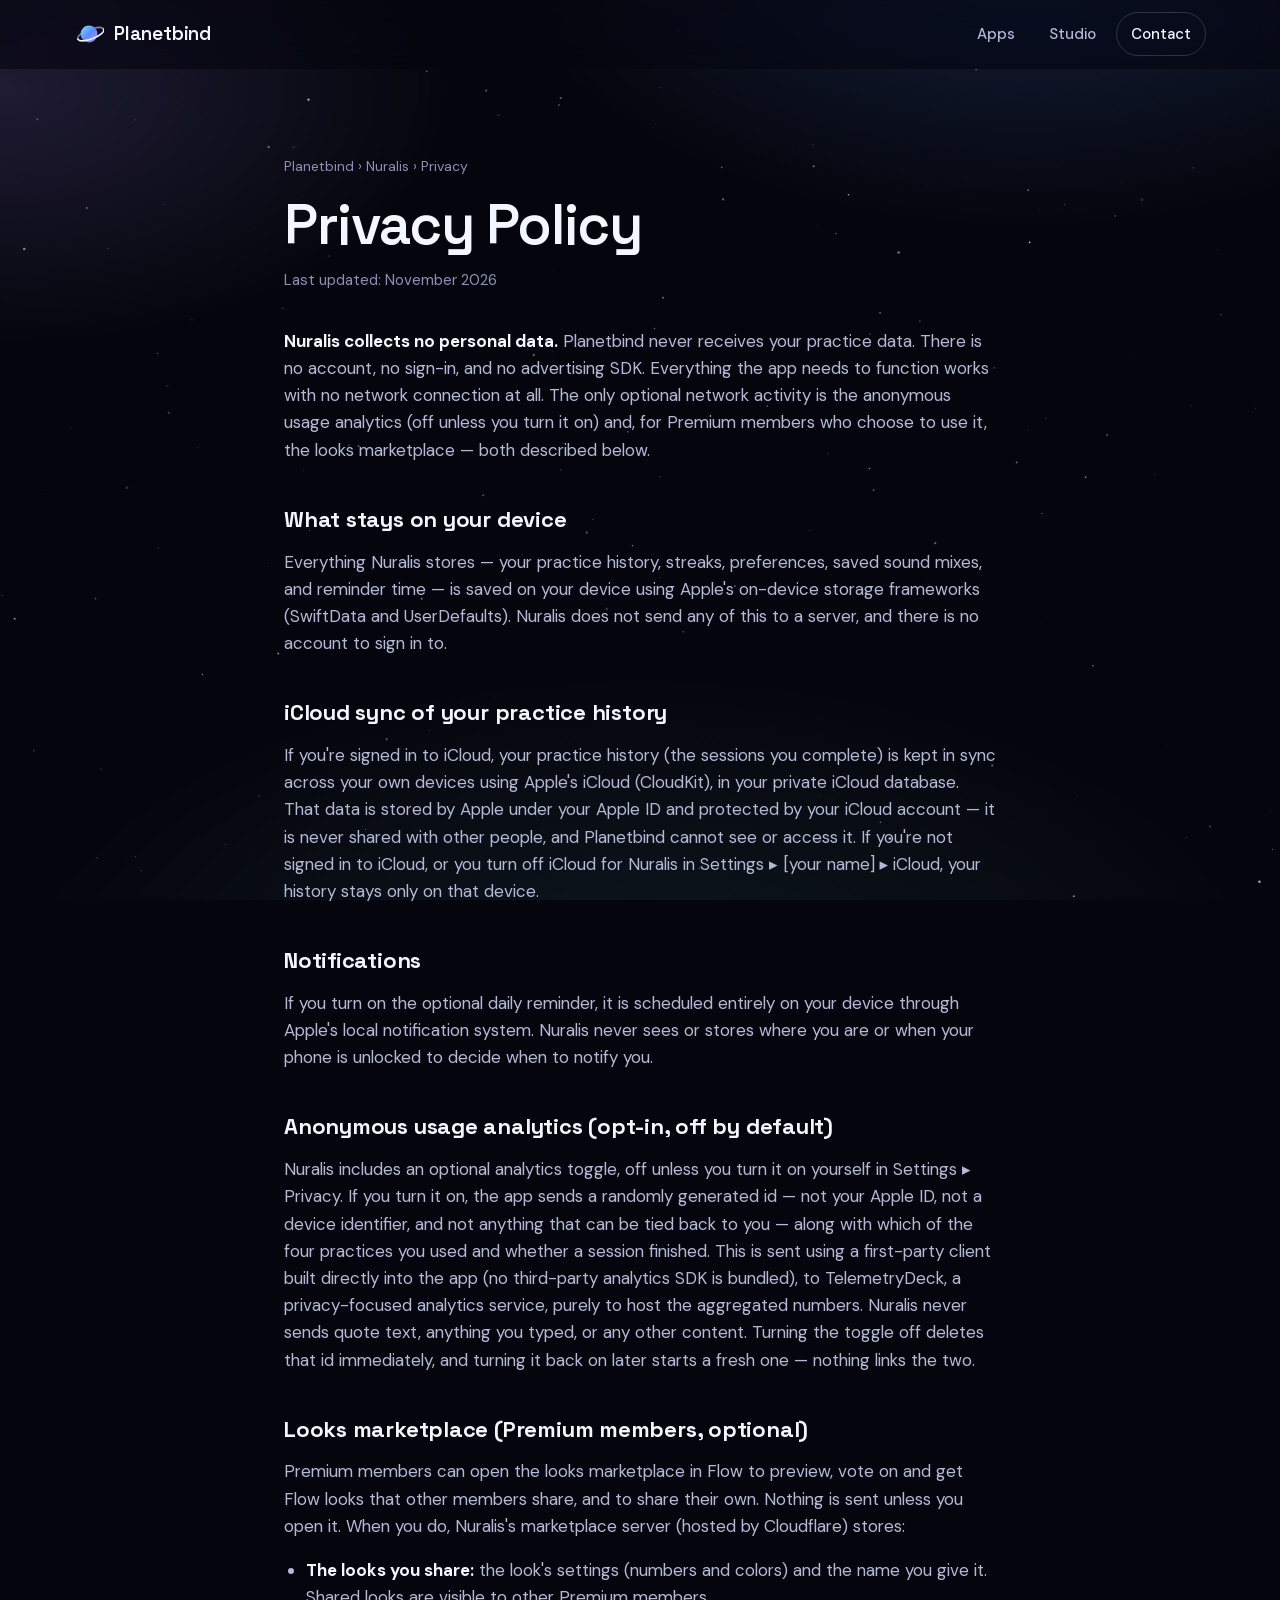
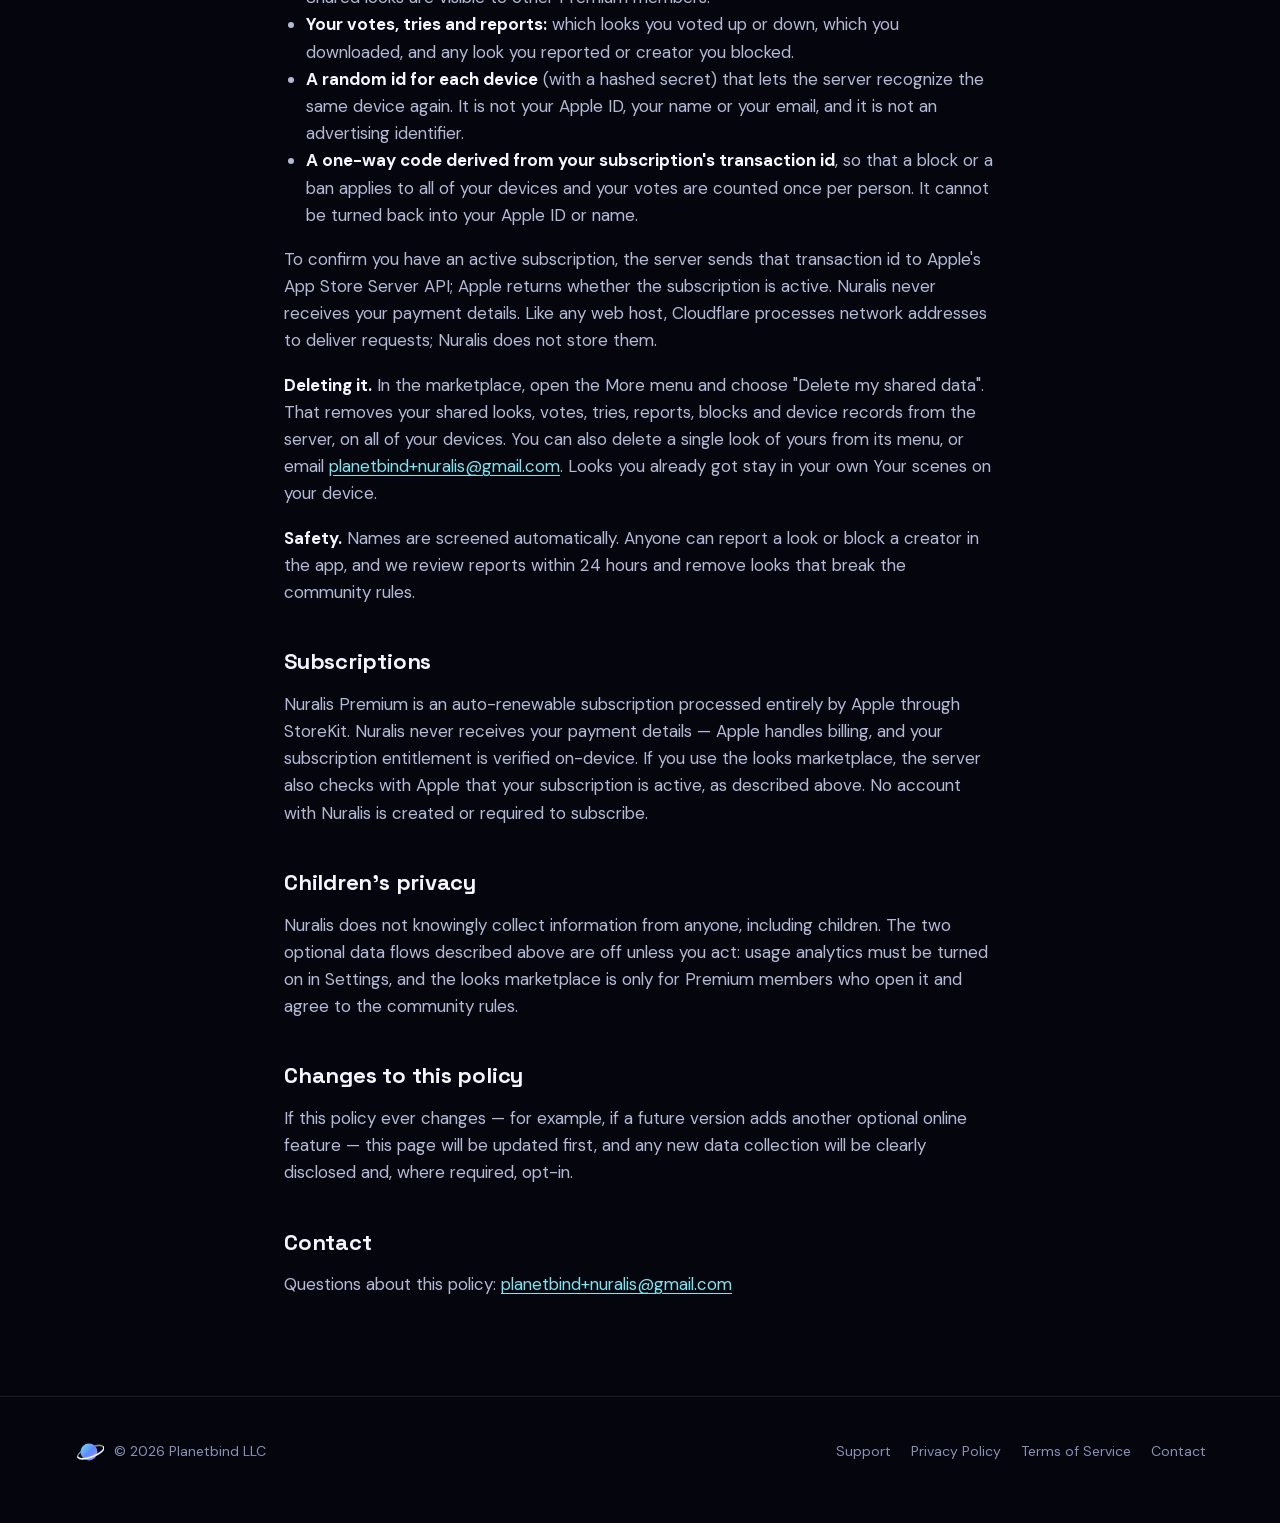
==== commit 7dd072c4: "Nuralis: looks marketplace in privacy, terms and support; invite page with sunflower card Co-Authore" ====
--- a/privacy.html
+++ b/privacy.html
@@ -58,17 +58,17 @@
 <main id="main" class="doc">
   <p class="crumb"><a href="/">Planetbind</a> &rsaquo; <a href="/#nuralis">Nuralis</a> &rsaquo; Privacy</p>
   <h1>Privacy Policy</h1>
-  <p class="updated">Last updated: October 2026</p>
+  <p class="updated">Last updated: November 2026</p>
 
   <p><strong>Nuralis collects no personal data.</strong> Planetbind never receives your practice data. There is no account, no sign-in, and no
-  advertising SDK. Everything the app needs to function works with no network connection at all —
-  the only optional network activity is the anonymous usage analytics described below, which is
-  off unless you turn it on.</p>
+  advertising SDK. Everything the app needs to function works with no network connection at all.
+  The only optional network activity is the anonymous usage analytics (off unless you turn it on)
+  and, for Premium members who choose to use it, the looks marketplace — both described below.</p>
 
   <h2>What stays on your device</h2>
   <p>Everything Nuralis stores — your practice history, streaks, preferences, saved sound mixes,
   and reminder time — is saved on your device using Apple's on-device storage frameworks
-  (SwiftData and UserDefaults). Nuralis has no server of its own and no account to sign in to.</p>
+  (SwiftData and UserDefaults). Nuralis does not send any of this to a server, and there is no account to sign in to.</p>
 
   <h2>iCloud sync of your practice history</h2>
   <p>If you're signed in to iCloud, your practice history (the sessions you complete) is kept in sync
@@ -93,19 +93,50 @@
   quote text, anything you typed, or any other content. Turning the toggle off deletes that id
   immediately, and turning it back on later starts a fresh one — nothing links the two.</p>
 
+  <h2>Looks marketplace (Premium members, optional)</h2>
+  <p>Premium members can open the looks marketplace in Flow to preview, vote on and get Flow
+  looks that other members share, and to share their own. Nothing is sent unless you open it.
+  When you do, Nuralis's marketplace server (hosted by Cloudflare) stores:</p>
+  <ul>
+    <li><strong>The looks you share:</strong> the look's settings (numbers and colors) and the name
+    you give it. Shared looks are visible to other Premium members.</li>
+    <li><strong>Your votes, tries and reports:</strong> which looks you voted up or down, which
+    you downloaded, and any look you reported or creator you blocked.</li>
+    <li><strong>A random id for each device</strong> (with a hashed secret) that lets the server
+    recognize the same device again. It is not your Apple ID, your name or your email, and it is
+    not an advertising identifier.</li>
+    <li><strong>A one-way code derived from your subscription's transaction id</strong>, so that a
+    block or a ban applies to all of your devices and your votes are counted once per person.
+    It cannot be turned back into your Apple ID or name.</li>
+  </ul>
+  <p>To confirm you have an active subscription, the server sends that transaction id to Apple's
+  App Store Server API; Apple returns whether the subscription is active. Nuralis never receives
+  your payment details. Like any web host, Cloudflare processes network addresses to deliver
+  requests; Nuralis does not store them.</p>
+  <p><strong>Deleting it.</strong> In the marketplace, open the More menu and choose "Delete my
+  shared data". That removes your shared looks, votes, tries, reports, blocks and device records
+  from the server, on all of your devices. You can also delete a single look of yours from its menu,
+  or email <a href="mailto:planetbind+nuralis@gmail.com">planetbind+nuralis@gmail.com</a>. Looks you
+  already got stay in your own Your scenes on your device.</p>
+  <p><strong>Safety.</strong> Names are screened automatically. Anyone can report a look or block a
+  creator in the app, and we review reports within 24 hours and remove looks that break the
+  community rules.</p>
+
   <h2>Subscriptions</h2>
   <p>Nuralis Premium is an auto-renewable subscription processed entirely by Apple through
   StoreKit. Nuralis never receives your payment details — Apple handles billing, and your
-  subscription entitlement is verified on-device. No account with Nuralis is created or required to
-  subscribe.</p>
+  subscription entitlement is verified on-device. If you use the looks marketplace, the server also
+  checks with Apple that your subscription is active, as described above. No account with Nuralis is
+  created or required to subscribe.</p>
 
   <h2>Children's privacy</h2>
-  <p>Nuralis does not knowingly collect information from anyone, including children. The one
-  optional data flow described above (usage analytics) is off by default and must be deliberately
-  turned on in Settings.</p>
+  <p>Nuralis does not knowingly collect information from anyone, including children. The two
+  optional data flows described above are off unless you act: usage analytics must be turned on in
+  Settings, and the looks marketplace is only for Premium members who open it and agree to the
+  community rules.</p>
 
   <h2>Changes to this policy</h2>
-  <p>If this policy ever changes — for example, if a future version adds an optional cloud sync
+  <p>If this policy ever changes — for example, if a future version adds another optional online
   feature — this page will be updated first, and any new data collection will be clearly disclosed
   and, where required, opt-in.</p>
 
--- a/assets/css/site.css
+++ b/assets/css/site.css
@@ -331,3 +331,9 @@
   .mosaic { transform: none; }
   .mosaic img:nth-child(2), .mosaic img:nth-child(4) { transform: none; }
 }
+
+/* Nuralis invite page */
+.invite { text-align: center; }
+.invite img { max-width: 100%; height: auto; border-radius: 18px; }
+.invite .btn { margin-top: 0.5rem; }
+.doc.invite .btn-primary, .doc.invite .btn-primary:hover { color: #05060d; text-decoration: none; }
